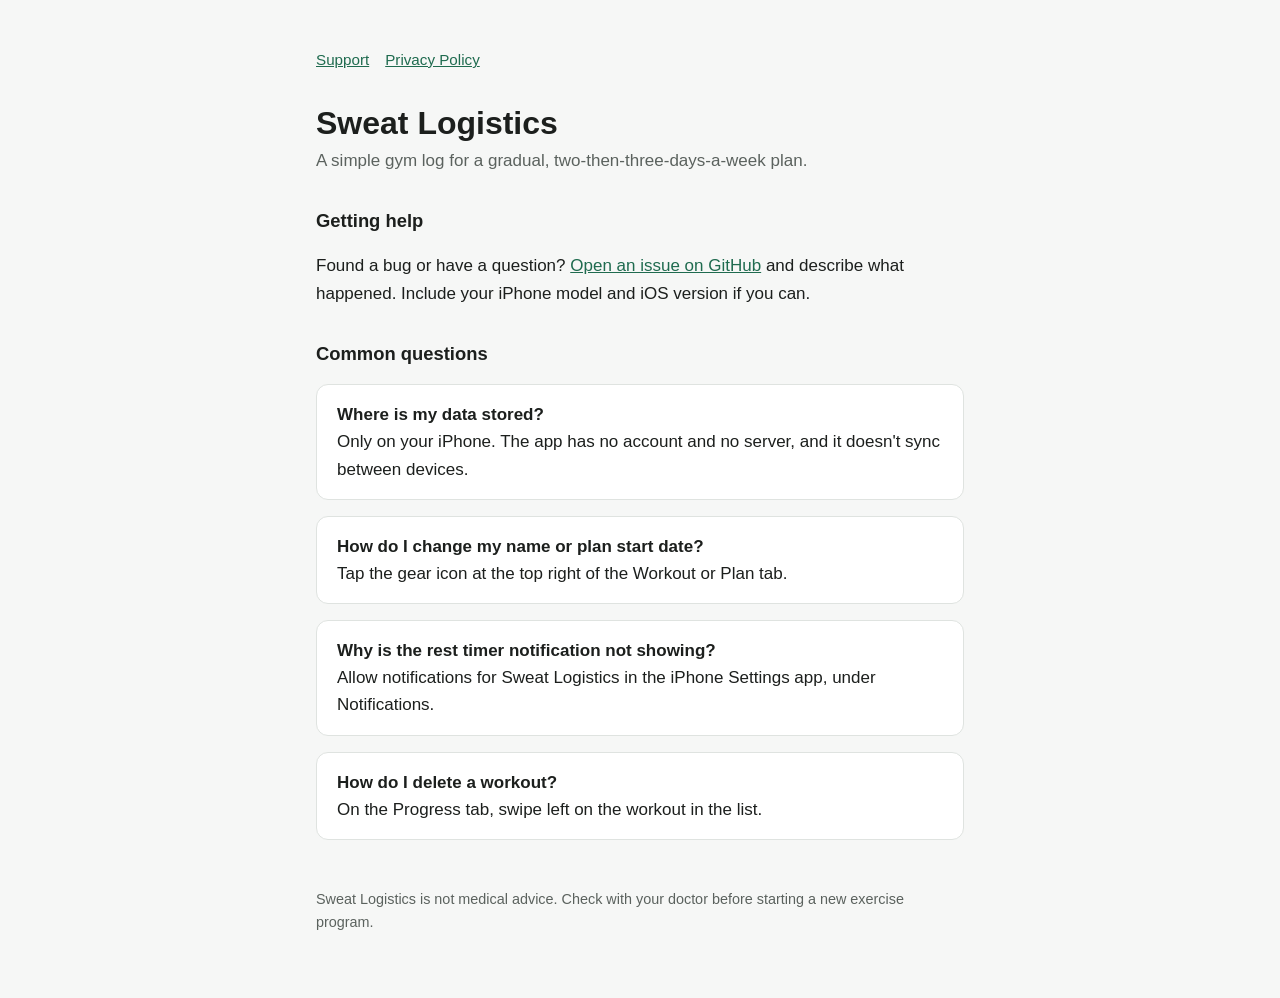
==== index.html @ f769d291 "Add support and privacy policy pages for Sweat Logistics Co-Authored-By: Claude Opus 5.5 <noreply@an" ====
<!doctype html>
<html lang="en">
<head>
  <meta charset="utf-8">
  <meta name="viewport" content="width=device-width, initial-scale=1">
  <title>Sweat Logistics Support</title>
  <link rel="stylesheet" href="style.css">
</head>
<body>
<main>
  <nav><a href="./">Support</a><a href="privacy.html">Privacy Policy</a></nav>
  <h1>Sweat Logistics</h1>
  <p class="sub">A simple gym log for a gradual, two-then-three-days-a-week plan.</p>

  <h2>Getting help</h2>
  <p>Found a bug or have a question? <a href="https://github.com/b-cor/sweatlogistics-site/issues/new">Open an issue on GitHub</a> and describe what happened. Include your iPhone model and iOS version if you can.</p>

  <h2>Common questions</h2>
  <div class="card">
    <strong>Where is my data stored?</strong><br>
    Only on your iPhone. The app has no account and no server, and it doesn't sync between devices.
  </div>
  <div class="card">
    <strong>How do I change my name or plan start date?</strong><br>
    Tap the gear icon at the top right of the Workout or Plan tab.
  </div>
  <div class="card">
    <strong>Why is the rest timer notification not showing?</strong><br>
    Allow notifications for Sweat Logistics in the iPhone Settings app, under Notifications.
  </div>
  <div class="card">
    <strong>How do I delete a workout?</strong><br>
    On the Progress tab, swipe left on the workout in the list.
  </div>

  <footer>Sweat Logistics is not medical advice. Check with your doctor before starting a new exercise program.</footer>
</main>
</body>
</html>
---- style.css ----
:root {
  --bg: #f6f7f6;
  --text: #1c1f1d;
  --muted: #5b625e;
  --accent: #1f6b4f;
  --card: #ffffff;
  --border: #dfe3e0;
}
@media (prefers-color-scheme: dark) {
  :root {
    --bg: #121413;
    --text: #e8ebe9;
    --muted: #a3aaa6;
    --accent: #6fcfa5;
    --card: #1b1e1c;
    --border: #2c302e;
  }
}
* { box-sizing: border-box; }
body {
  margin: 0;
  background: var(--bg);
  color: var(--text);
  font: 17px/1.6 -apple-system, BlinkMacSystemFont, "Segoe UI", Roboto, sans-serif;
}
main { max-width: 680px; margin: 0 auto; padding: 48px 16px 64px; }
h1 { font-size: 2rem; line-height: 1.2; margin: 0 0 4px; }
h2 { font-size: 1.15rem; margin: 32px 0 8px; }
.sub { color: var(--muted); margin: 0 0 32px; }
a { color: var(--accent); }
.card {
  background: var(--card);
  border: 1px solid var(--border);
  border-radius: 12px;
  padding: 16px 20px;
  margin: 16px 0;
}
nav { margin-bottom: 32px; font-size: 0.95rem; }
nav a { margin-right: 16px; }
footer { margin-top: 48px; color: var(--muted); font-size: 0.9rem; }
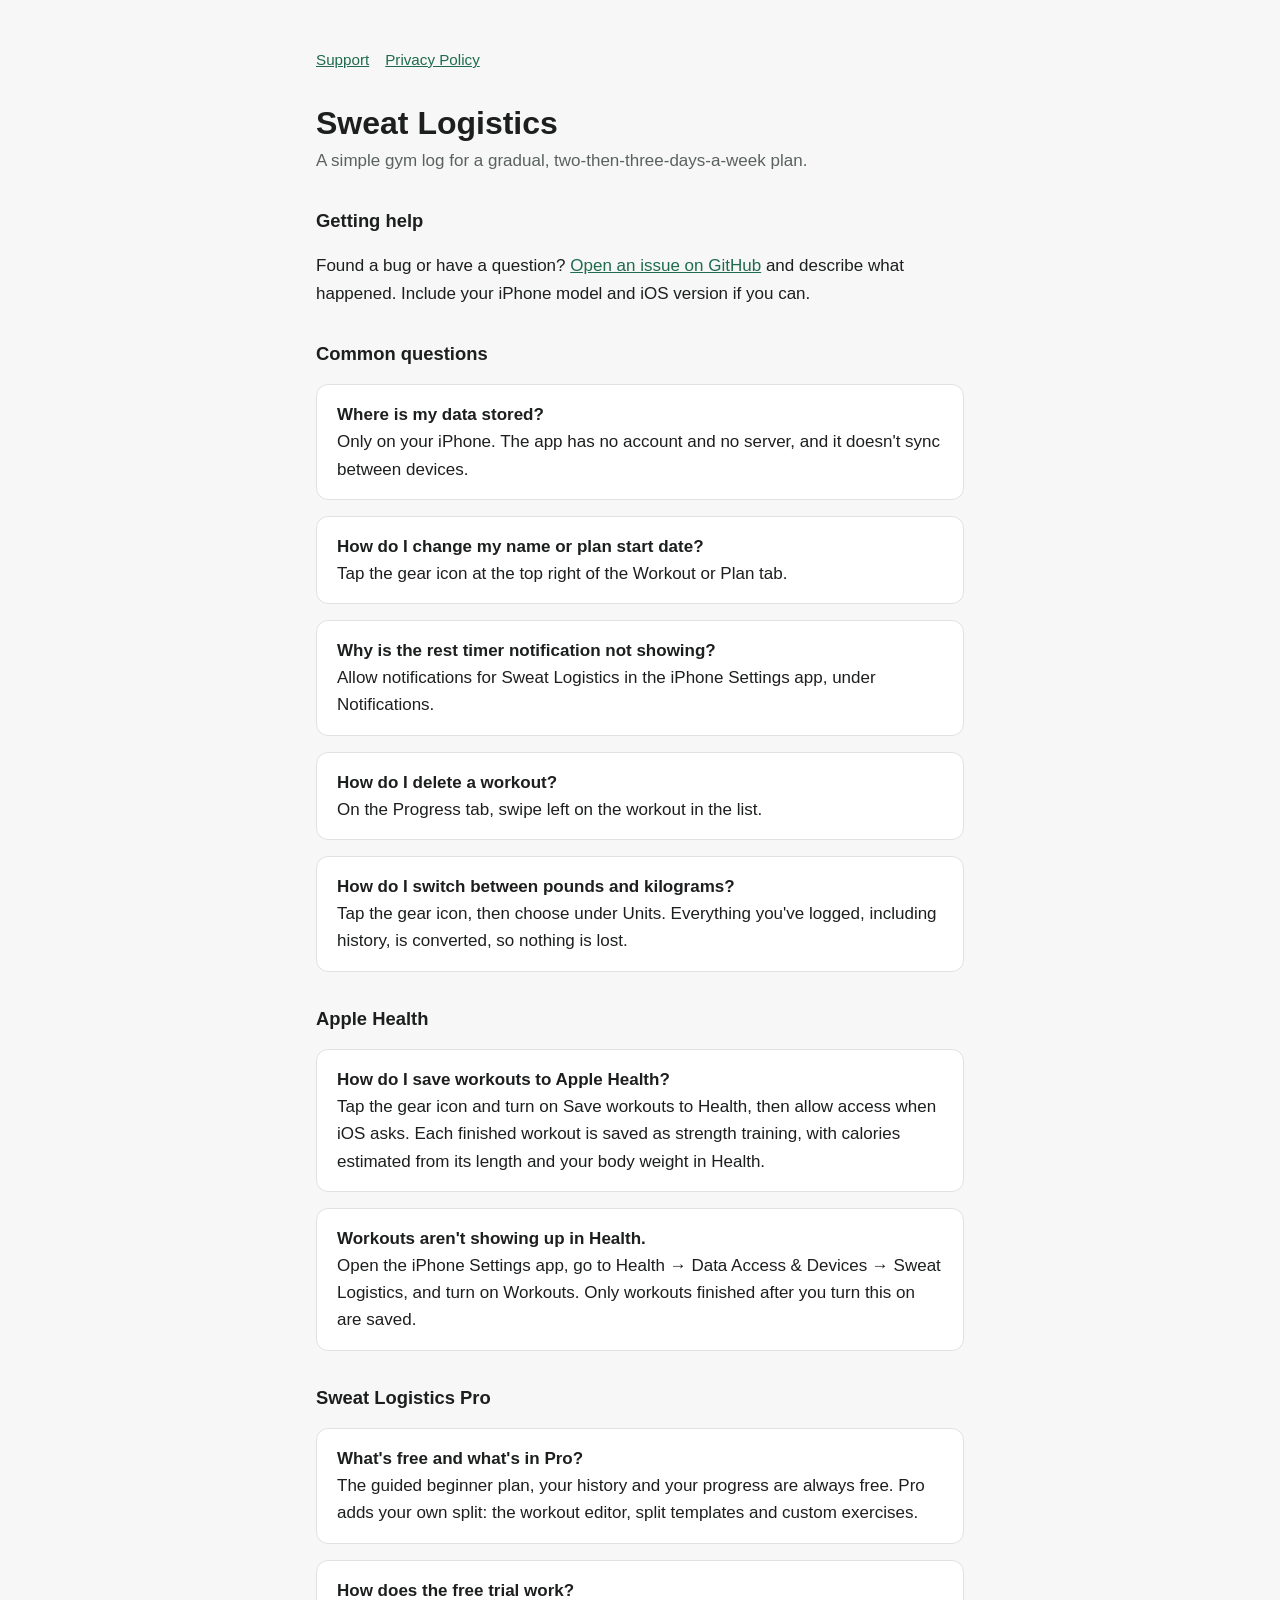
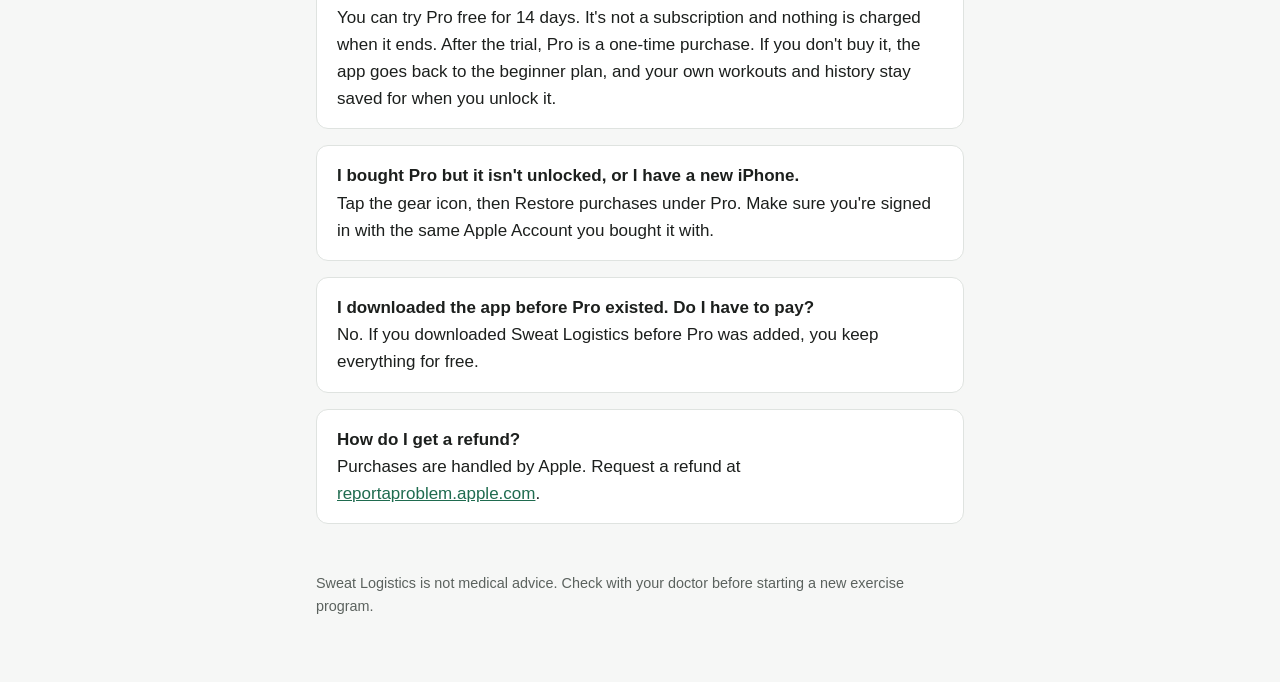
==== commit 5a3f8fa6: "Cover Apple Health and Pro in the privacy policy and support page The privacy policy now explains wh" ====
--- a/index.html
+++ b/index.html
@@ -32,6 +32,42 @@
     <strong>How do I delete a workout?</strong><br>
     On the Progress tab, swipe left on the workout in the list.
   </div>
+  <div class="card">
+    <strong>How do I switch between pounds and kilograms?</strong><br>
+    Tap the gear icon, then choose under Units. Everything you've logged, including history, is converted, so nothing is lost.
+  </div>
+
+  <h2>Apple Health</h2>
+  <div class="card">
+    <strong>How do I save workouts to Apple Health?</strong><br>
+    Tap the gear icon and turn on Save workouts to Health, then allow access when iOS asks. Each finished workout is saved as strength training, with calories estimated from its length and your body weight in Health.
+  </div>
+  <div class="card">
+    <strong>Workouts aren't showing up in Health.</strong><br>
+    Open the iPhone Settings app, go to Health → Data Access &amp; Devices → Sweat Logistics, and turn on Workouts. Only workouts finished after you turn this on are saved.
+  </div>
+
+  <h2>Sweat Logistics Pro</h2>
+  <div class="card">
+    <strong>What's free and what's in Pro?</strong><br>
+    The guided beginner plan, your history and your progress are always free. Pro adds your own split: the workout editor, split templates and custom exercises.
+  </div>
+  <div class="card">
+    <strong>How does the free trial work?</strong><br>
+    You can try Pro free for 14 days. It's not a subscription and nothing is charged when it ends. After the trial, Pro is a one-time purchase. If you don't buy it, the app goes back to the beginner plan, and your own workouts and history stay saved for when you unlock it.
+  </div>
+  <div class="card">
+    <strong>I bought Pro but it isn't unlocked, or I have a new iPhone.</strong><br>
+    Tap the gear icon, then Restore purchases under Pro. Make sure you're signed in with the same Apple Account you bought it with.
+  </div>
+  <div class="card">
+    <strong>I downloaded the app before Pro existed. Do I have to pay?</strong><br>
+    No. If you downloaded Sweat Logistics before Pro was added, you keep everything for free.
+  </div>
+  <div class="card">
+    <strong>How do I get a refund?</strong><br>
+    Purchases are handled by Apple. Request a refund at <a href="https://reportaproblem.apple.com">reportaproblem.apple.com</a>.
+  </div>
 
   <footer>Sweat Logistics is not medical advice. Check with your doctor before starting a new exercise program.</footer>
 </main>
